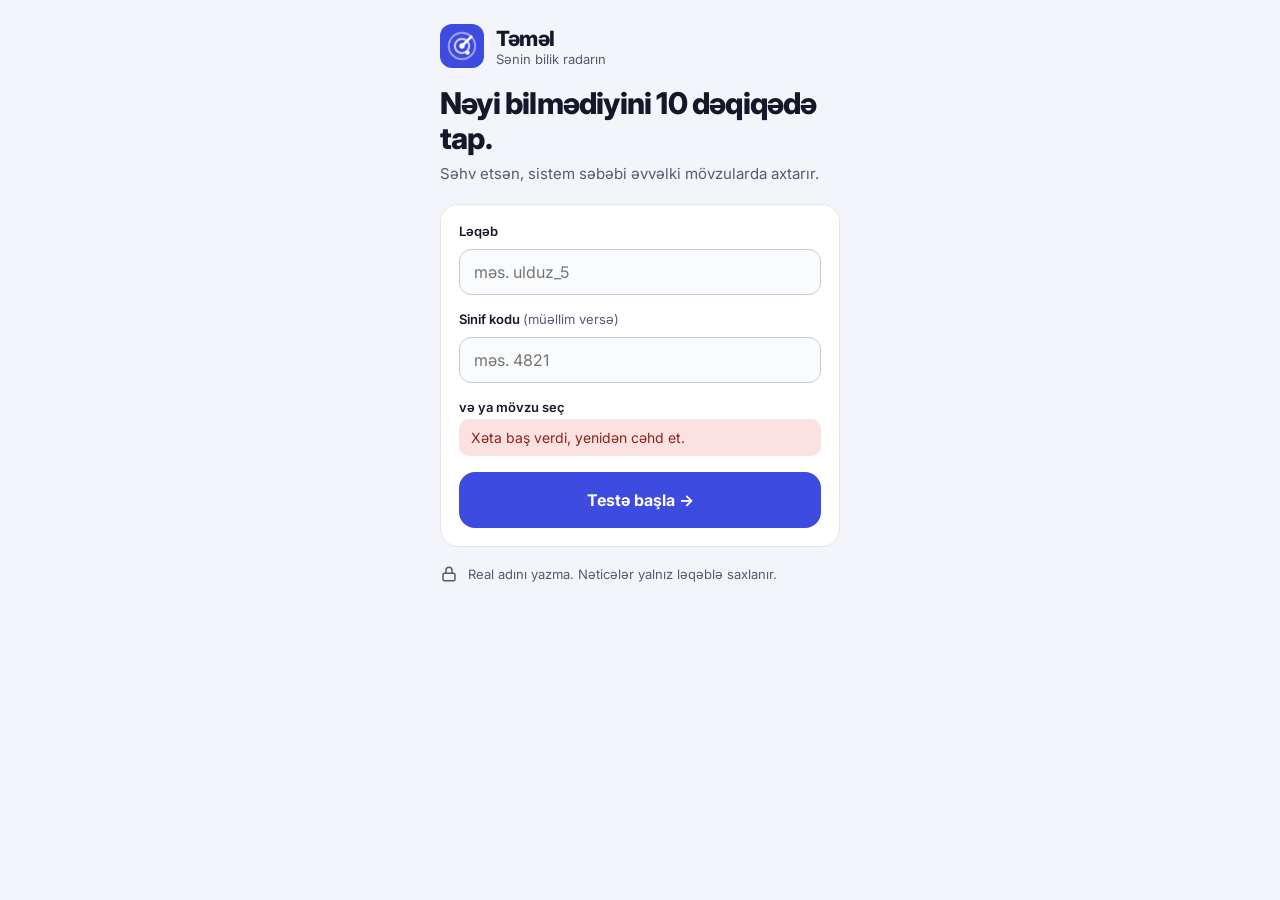
==== backend/app/static/index.html @ 714049e5 "AI sexsi izah: RAG (pgvector), sagirdin oz sehvleri, menbe sehifesi" ====
<!doctype html>
<html lang="az">
<head>
  <meta charset="utf-8">
  <meta name="viewport" content="width=device-width, initial-scale=1">
  <title>Təməl — Sənin bilik radarın</title>
  <link rel="preconnect" href="https://fonts.googleapis.com">
  <link rel="stylesheet" href="https://fonts.googleapis.com/css2?family=Inter:wght@400;500;600;700;800&display=swap">
  <link rel="stylesheet" href="style.css">
</head>
<body>
<main class="phone">

  <!-- 1. Giris -->
  <section id="screen-start" class="screen">
    <header class="brand">
      <svg class="logo" viewBox="0 0 40 40" aria-hidden="true"><rect width="40" height="40" rx="11" fill="#3D4BE0"/><circle cx="20" cy="20" r="12" fill="none" stroke="#fff" stroke-opacity=".45" stroke-width="2"/><circle cx="20" cy="20" r="6.5" fill="none" stroke="#fff" stroke-opacity=".7" stroke-width="2"/><path d="M20 20L28.5 11.5" stroke="#fff" stroke-width="2.4" stroke-linecap="round"/><circle cx="20" cy="20" r="2.4" fill="#fff"/><circle cx="25" cy="26" r="2" fill="#fff"/></svg>
      <div>
        <div class="brand-name">Təməl</div>
        <div class="brand-tag">Sənin bilik radarın</div>
      </div>
    </header>

    <div class="hero">
      <h1>Nəyi bilmədiyini 10 dəqiqədə tap.</h1>
      <p class="muted">Səhv etsən, sistem səbəbi əvvəlki mövzularda axtarır.</p>
    </div>

    <form id="start-form" class="card stack" novalidate>
      <label class="field">
        <span>Ləqəb</span>
        <input id="nickname" type="text" maxlength="20" autocomplete="off" placeholder="məs. ulduz_5" required>
      </label>

      <label class="field">
        <span>Sinif kodu <em class="muted">(müəllim versə)</em></span>
        <input id="join-code" type="text" inputmode="numeric" maxlength="6" autocomplete="off" placeholder="məs. 4821">
      </label>

      <fieldset class="field" id="chapter-field">
        <legend>və ya mövzu seç</legend>
        <div id="chapter-list" class="choice-list"><p class="muted">Yüklənir...</p></div>
      </fieldset>

      <p id="start-error" class="error" hidden></p>
      <button id="start-btn" class="btn primary" type="submit">Testə başla →</button>
    </form>

    <p class="privacy">
      <svg viewBox="0 0 24 24" aria-hidden="true"><rect x="4" y="11" width="16" height="10" rx="2"/><path d="M8 11V7a4 4 0 0 1 8 0v4"/></svg>
      Real adını yazma. Nəticələr yalnız ləqəblə saxlanır.
    </p>
  </section>

  <!-- 2. Test -->
  <section id="screen-test" class="screen" hidden>
    <div class="topbar">
      <button class="link" id="quit-btn" type="button">← Çıx</button>
      <span id="q-counter" class="counter"></span>
    </div>
    <div class="progress"><div id="q-progress"></div></div>
    <div class="tags"><span id="q-concept" class="tag accent"></span></div>

    <div class="card question">
      <div id="q-text" class="q-text"></div>
    </div>

    <div id="q-options" class="options"></div>

    <div id="q-feedback" class="feedback" hidden></div>
    <div class="spacer"></div>
    <button id="next-btn" class="btn primary" type="button" hidden>Davam et →</button>
    <div id="wait-btn" class="btn disabled">Cavab seç</div>
  </section>

  <!-- 3. Bilik xeritesi -->
  <section id="screen-map" class="screen" hidden>
    <div class="hero small">
      <h1>Sənin bilik xəritən</h1>
      <p id="map-summary" class="muted"></p>
    </div>
    <div id="map-roots"></div>
    <div id="explain" class="explain" hidden></div>
    <h2 class="section-title">Mövzular</h2>
    <div id="map-list" class="concept-list"></div>
    <div class="legend">
      <span><i class="dot root"></i>Kök səbəb</span>
      <span><i class="dot weak"></i>Zəif</span>
      <span><i class="dot known"></i>Bilirsən</span>
      <span><i class="dot unknown"></i>Yoxlanmadı</span>
    </div>
    <div class="spacer"></div>
    <button id="plan-btn" class="btn primary" type="button">3 günlük planıma bax →</button>
  </section>

  <!-- 4. Plan -->
  <section id="screen-plan" class="screen" hidden>
    <div class="topbar">
      <button class="link" id="back-map-btn" type="button">← Xəritə</button>
      <span id="plan-done" class="counter"></span>
    </div>
    <div class="hero small">
      <h1>3 günlük plan</h1>
      <p id="plan-goal" class="muted"></p>
    </div>
    <div id="plan-days" class="stack"></div>
    <div class="spacer"></div>
    <button id="restart-btn" class="btn secondary" type="button">Yeni test başla</button>
  </section>

</main>
<script src="app.js"></script>
</body>
</html>
---- backend/app/static/style.css ----
:root {
  --bg: #F4F5FA;
  --card: #FFFFFF;
  --ink: #15172B;
  --muted: #555A70;
  --line: #E2E4EE;
  --line-strong: #C9CCDA;
  --accent: #3D4BE0;
  --accent-ink: #2A35B8;
  --accent-soft: #E8EAFD;
  --good: #0F5C3E;
  --good-soft: #DDF3E9;
  --warn: #6B4500;
  --warn-soft: #FCEFD6;
  --bad: #8E231D;
  --bad-line: #C0362F;
  --bad-soft: #FBE1DF;
}

* { box-sizing: border-box; }
html, body { margin: 0; background: var(--bg); color: var(--ink); font-family: Inter, system-ui, sans-serif; }
body { min-height: 100vh; display: flex; justify-content: center; }
[hidden] { display: none !important; }

.phone { width: 100%; max-width: 440px; min-height: 100vh; padding: 24px 20px; }
.screen { min-height: calc(100vh - 48px); display: flex; flex-direction: column; gap: 18px; }
.spacer { flex: 1; }
.stack { display: flex; flex-direction: column; gap: 16px; }
.muted { color: var(--muted); }

.brand { display: flex; align-items: center; gap: 12px; }
.logo { width: 44px; height: 44px; flex-shrink: 0; }
.brand-name { font-size: 21px; font-weight: 800; letter-spacing: -0.4px; }
.brand-tag { font-size: 13px; color: var(--muted); }

.hero h1 { margin: 0 0 8px; font-size: 30px; line-height: 1.15; font-weight: 800; letter-spacing: -0.8px; }
.hero.small h1 { font-size: 26px; }
.hero p { margin: 0; font-size: 15px; line-height: 1.5; }

.card { background: var(--card); border: 1px solid var(--line); border-radius: 18px; padding: 18px; }

.field { display: flex; flex-direction: column; gap: 6px; border: 0; margin: 0; padding: 0; }
.field > span, .field legend { font-size: 13px; font-weight: 600; padding: 0; margin-bottom: 4px; }
.field em { font-style: normal; font-weight: 400; }
input[type=text] {
  height: 46px; border: 1px solid var(--line-strong); border-radius: 12px; padding: 0 14px;
  font: inherit; font-size: 16px; color: var(--ink); background: #FAFBFD;
}
input[type=text]:focus { outline: 2px solid var(--accent); outline-offset: 1px; border-color: var(--accent); }

.choice-list { display: flex; flex-direction: column; gap: 8px; }
.choice {
  display: flex; align-items: center; justify-content: space-between; gap: 12px; min-height: 60px;
  padding: 10px 14px; border-radius: 14px; border: 1px solid var(--line-strong); background: var(--card);
  font: inherit; text-align: left; cursor: pointer; color: var(--ink);
}
.choice.selected { background: var(--accent-soft); border: 2px solid var(--accent); }
.choice .title { font-size: 15px; font-weight: 600; display: block; }
.choice .sub { font-size: 13px; color: var(--muted); display: block; margin-top: 2px; }
.radio { width: 20px; height: 20px; border-radius: 50%; border: 2px solid #9EA2B5; flex-shrink: 0; }
.choice.selected .radio { border: 6px solid var(--accent); }

.btn {
  display: flex; align-items: center; justify-content: center; height: 56px; border-radius: 16px; border: 0;
  font: inherit; font-size: 16px; font-weight: 700; cursor: pointer; text-decoration: none; width: 100%;
}
.btn.primary { background: var(--accent); color: #fff; }
.btn.primary:disabled { opacity: .6; cursor: wait; }
.btn.secondary { background: var(--card); color: var(--ink); border: 1px solid var(--line-strong); height: 50px; }
.btn.disabled { background: var(--line); color: var(--muted); font-size: 15px; font-weight: 600; cursor: default; }
.link { background: none; border: 0; font: inherit; font-size: 14px; font-weight: 600; color: var(--muted); min-height: 44px; cursor: pointer; padding: 0; }

.error { margin: 0; padding: 10px 12px; border-radius: 10px; background: var(--bad-soft); color: var(--bad); font-size: 14px; }
.privacy { display: flex; gap: 10px; font-size: 13px; line-height: 1.45; color: var(--muted); margin: 0; }
.privacy svg { width: 18px; height: 18px; flex-shrink: 0; fill: none; stroke: var(--muted); stroke-width: 2; }

/* test */
.topbar { display: flex; align-items: center; justify-content: space-between; }
.counter { font-size: 14px; font-weight: 600; }
.progress { height: 8px; border-radius: 4px; background: var(--line); overflow: hidden; }
.progress > div { height: 100%; background: var(--accent); border-radius: 4px; transition: width .3s; }
.tags { display: flex; gap: 8px; flex-wrap: wrap; }
.tag { font-size: 12px; font-weight: 600; padding: 6px 10px; border-radius: 999px; }
.tag.accent { background: var(--accent-soft); color: var(--accent-ink); }

.question { padding: 22px 18px; }
.q-text { font-size: 20px; line-height: 1.6; font-weight: 600; }
.options { display: grid; grid-template-columns: repeat(2, minmax(0, 1fr)); gap: 10px; }
.option {
  display: flex; align-items: center; gap: 12px; min-height: 84px; padding: 12px 16px; border-radius: 16px;
  border: 1px solid var(--line-strong); background: var(--card); font: inherit; cursor: pointer; color: var(--ink);
  font-size: 22px; font-weight: 700; text-align: left;
}
.option .letter { font-size: 13px; font-weight: 600; color: var(--muted); }
.option:disabled { cursor: default; }
.option.picked { background: var(--accent-soft); border: 2px solid var(--accent); }
.option.right { background: var(--good-soft); border: 2px solid #3FA57A; }
.option.wrong { background: var(--warn-soft); border: 2px solid #D9A441; }

.feedback { display: flex; flex-direction: column; gap: 4px; padding: 14px 16px; border-radius: 14px; font-size: 14px; line-height: 1.45; }
.feedback b { font-size: 13px; }
.feedback.ok { background: var(--good-soft); color: var(--good); }
.feedback.no { background: var(--warn-soft); color: var(--warn); }

/* kesrler */
.frac { display: inline-flex; flex-direction: column; align-items: center; vertical-align: middle; line-height: 1.05; margin: 0 2px; font-size: .9em; }
.frac > span:first-child { border-bottom: 2px solid currentColor; padding: 0 3px 1px; }
.frac > span:last-child { padding: 1px 3px 0; }
.mixed { display: inline-flex; align-items: center; gap: 2px; }

/* xerite */
.root-card { background: var(--bad-soft); border: 2px solid var(--bad-line); border-radius: 18px; padding: 16px 18px; display: flex; flex-direction: column; gap: 8px; margin-bottom: 10px; }
.root-card .label { font-size: 12px; font-weight: 700; letter-spacing: .6px; text-transform: uppercase; color: var(--bad); }
.root-card .name { font-size: 20px; font-weight: 800; letter-spacing: -.3px; }
.root-card p { margin: 0; font-size: 14px; line-height: 1.5; color: #3A1210; }
.good-card { background: var(--good-soft); border: 2px solid #3FA57A; border-radius: 18px; padding: 16px 18px; }
.good-card .name { font-size: 18px; font-weight: 800; color: var(--good); }
.good-card p { margin: 6px 0 0; font-size: 14px; color: var(--good); }
.section-title { font-size: 15px; font-weight: 700; margin: 4px 0 0; }
.concept-list { display: flex; flex-direction: column; gap: 8px; }
.concept { display: flex; align-items: center; justify-content: space-between; gap: 12px; padding: 12px 14px; border-radius: 14px; background: var(--card); border: 1px solid var(--line); }
.concept .c-name { font-size: 15px; font-weight: 600; }
.concept .c-sub { font-size: 12px; color: var(--muted); margin-top: 2px; }
.pill { flex-shrink: 0; font-size: 12px; font-weight: 700; padding: 5px 10px; border-radius: 999px; }
.pill.root { background: var(--bad-soft); color: var(--bad); }
.pill.weak { background: var(--warn-soft); color: var(--warn); }
.pill.known { background: var(--good-soft); color: var(--good); }
.pill.unknown { background: var(--line); color: var(--muted); }
.concept.root { border: 2px solid var(--bad-line); }
.legend { display: flex; flex-wrap: wrap; gap: 12px; font-size: 12px; color: var(--muted); }
.legend span { display: inline-flex; align-items: center; gap: 6px; }
.dot { width: 10px; height: 10px; border-radius: 50%; display: inline-block; }
.dot.root { background: var(--bad-line); } .dot.weak { background: #D9A441; } .dot.known { background: #3FA57A; } .dot.unknown { background: #9EA2B5; }

/* plan */
.day { background: var(--card); border: 1px solid var(--line); border-radius: 16px; padding: 12px 14px; display: flex; flex-direction: column; gap: 4px; }
.day.today { border: 2px solid var(--accent); }
.day-head { display: flex; justify-content: space-between; align-items: center; font-size: 15px; font-weight: 700; }
.day-head .tag { background: var(--accent); color: #fff; }
.task { display: flex; align-items: center; gap: 12px; min-height: 44px; font-size: 14px; cursor: pointer; }
.task input { width: 20px; height: 20px; margin: 0; accent-color: var(--accent); flex-shrink: 0; }
.task.done span { color: var(--muted); text-decoration: line-through; }

/* AI izahi */
.explain { background: var(--card); border: 1px solid var(--line); border-radius: 18px; padding: 16px 18px; display: flex; flex-direction: column; gap: 10px; }
.explain .ai { font-size: 12px; font-weight: 700; letter-spacing: .5px; text-transform: uppercase; color: var(--accent-ink); }
.explain h3 { margin: 0; font-size: 17px; line-height: 1.35; }
.explain p { margin: 0; font-size: 14px; line-height: 1.55; }
.explain .box { background: var(--bg); border-radius: 12px; padding: 10px 12px; font-size: 14px; line-height: 1.55; white-space: pre-line; }
.explain .box b { display: block; font-size: 12px; color: var(--muted); margin-bottom: 2px; }
.explain .tip { background: var(--accent-soft); color: #1E268F; border-radius: 12px; padding: 10px 12px; font-size: 14px; font-weight: 600; }
.explain .src { font-size: 12px; color: var(--muted); }
.skeleton { height: 12px; border-radius: 6px; background: linear-gradient(90deg, var(--line) 25%, #EDEFF5 50%, var(--line) 75%); background-size: 200% 100%; animation: shine 1.2s infinite; }
@keyframes shine { to { background-position: -200% 0; } }
.explain .retry { align-self: flex-start; background: none; border: 1px solid var(--line-strong); border-radius: 10px; padding: 8px 12px; font: inherit; font-size: 13px; font-weight: 600; cursor: pointer; }
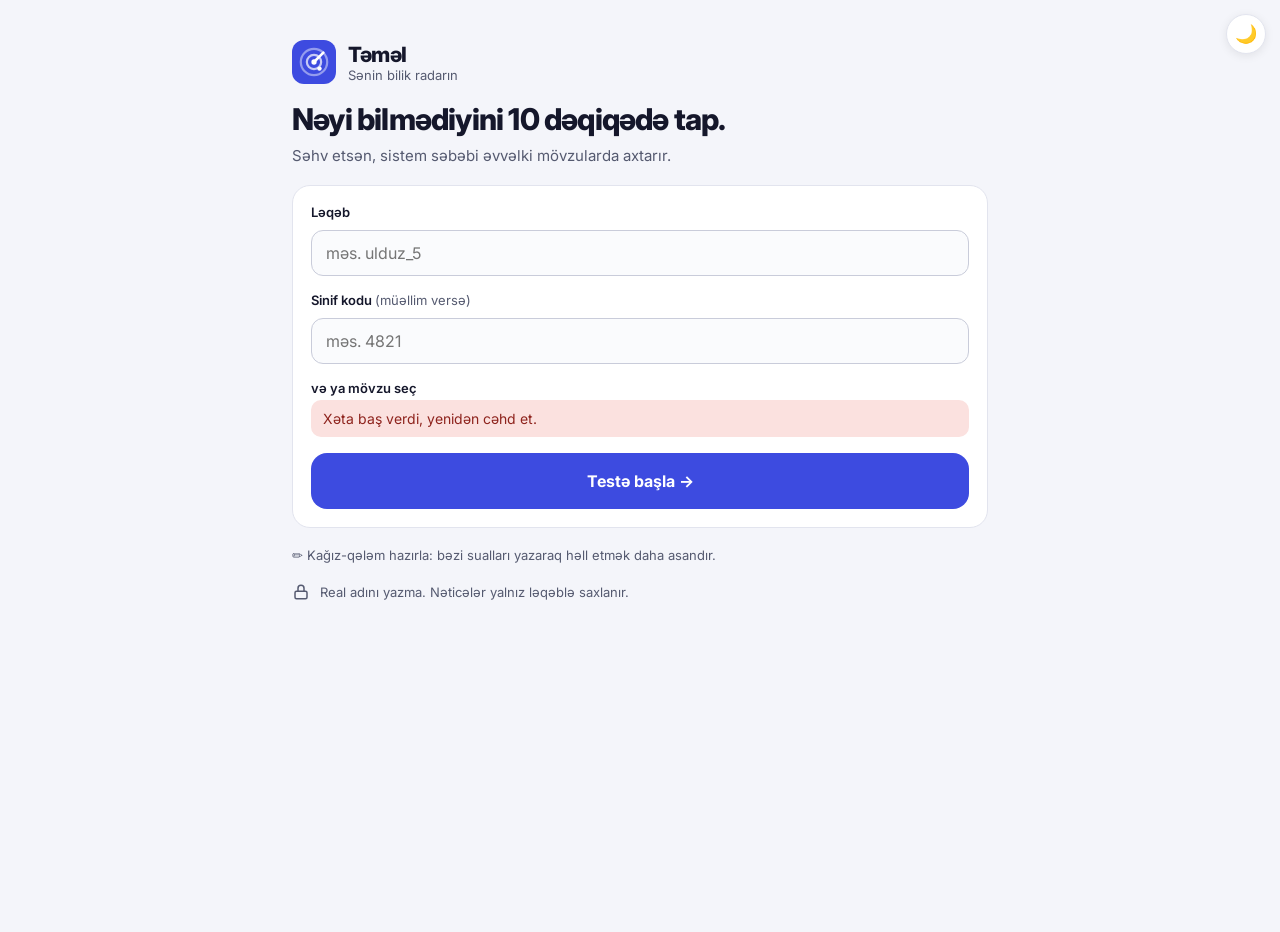
==== commit 24bce204: "Ag/qaranliq tema (sagird, muellim, admin), admin yeni dizayn, sifre yenileme, butun neticeler" ====
--- a/backend/app/static/index.html
+++ b/backend/app/static/index.html
@@ -7,8 +7,19 @@
   <link rel="preconnect" href="https://fonts.googleapis.com">
   <link rel="stylesheet" href="https://fonts.googleapis.com/css2?family=Inter:wght@400;500;600;700;800&display=swap">
   <link rel="stylesheet" href="style.css">
+  <script src="theme.js"></script>
+  <!-- PWA: telefona tetbiq kimi qurasdirmaq ucun -->
+  <link rel="manifest" href="manifest.json">
+  <meta name="theme-color" content="#3D4BE0">
+  <link rel="icon" type="image/png" sizes="192x192" href="icons/icon-192.png">
+  <link rel="apple-touch-icon" href="icons/apple-touch-icon.png">
+  <meta name="apple-mobile-web-app-capable" content="yes">
+  <meta name="mobile-web-app-capable" content="yes">
+  <meta name="apple-mobile-web-app-title" content="Təməl">
+  <meta name="apple-mobile-web-app-status-bar-style" content="default">
 </head>
 <body>
+<button class="theme-btn floating" type="button" aria-label="Tema"></button>
 <main class="phone">
 
   <!-- 1. Giris -->
@@ -35,6 +46,7 @@
       <label class="field">
         <span>Sinif kodu <em class="muted">(müəllim versə)</em></span>
         <input id="join-code" type="text" inputmode="numeric" maxlength="6" autocomplete="off" placeholder="məs. 4821">
+        <span id="code-info" class="code-info" hidden></span>
       </label>
 
       <fieldset class="field" id="chapter-field">
@@ -46,10 +58,15 @@
       <button id="start-btn" class="btn primary" type="submit">Testə başla →</button>
     </form>
 
+    <p class="paper-tip">✏️ Kağız-qələm hazırla: bəzi sualları yazaraq həll etmək daha asandır.</p>
+
     <p class="privacy">
       <svg viewBox="0 0 24 24" aria-hidden="true"><rect x="4" y="11" width="16" height="10" rx="2"/><path d="M8 11V7a4 4 0 0 1 8 0v4"/></svg>
       Real adını yazma. Nəticələr yalnız ləqəblə saxlanır.
     </p>
+
+    <button id="install-btn" class="btn install" type="button" hidden>📲 Telefona quraşdır</button>
+    <p id="ios-hint" class="install-hint" hidden>📲 Tətbiq kimi quraşdırmaq üçün: <b>Paylaş</b> düyməsi → <b>Ana ekrana əlavə et</b></p>
   </section>
 
   <!-- 2. Test -->
@@ -81,12 +98,21 @@
     </div>
     <div id="map-roots"></div>
     <div id="explain" class="explain" hidden></div>
+    <form id="ask-form" class="ask" hidden>
+      <label for="ask-input"><b>Sualın var?</b> <span class="muted" id="ask-topic"></span></label>
+      <div class="ask-row">
+        <input id="ask-input" type="text" maxlength="300" autocomplete="off" placeholder="məs. ƏKOB-u necə tez tapım?">
+        <button class="btn primary small" type="submit">Soruş</button>
+      </div>
+      <div id="ask-answers" class="stack"></div>
+    </form>
     <h2 class="section-title">Mövzular</h2>
     <div id="map-list" class="concept-list"></div>
     <div class="legend">
       <span><i class="dot root"></i>Kök səbəb</span>
       <span><i class="dot weak"></i>Zəif</span>
       <span><i class="dot known"></i>Bilirsən</span>
+      <span><i class="dot implied"></i>Yəqin bilirsən</span>
       <span><i class="dot unknown"></i>Yoxlanmadı</span>
     </div>
     <div class="spacer"></div>
--- a/backend/app/static/style.css
+++ b/backend/app/static/style.css
@@ -15,6 +15,7 @@
   --bad: #8E231D;
   --bad-line: #C0362F;
   --bad-soft: #FBE1DF;
+  --input: #FAFBFD; --bad-ink: #3A1210; --tip-ink: #1E268F; --shine: #EDEFF5;
 }
 
 * { box-sizing: border-box; }
@@ -44,7 +45,7 @@
 .field em { font-style: normal; font-weight: 400; }
 input[type=text] {
   height: 46px; border: 1px solid var(--line-strong); border-radius: 12px; padding: 0 14px;
-  font: inherit; font-size: 16px; color: var(--ink); background: #FAFBFD;
+  font: inherit; font-size: 16px; color: var(--ink); background: var(--input);
 }
 input[type=text]:focus { outline: 2px solid var(--accent); outline-offset: 1px; border-color: var(--accent); }
 
@@ -112,7 +113,7 @@
 .root-card { background: var(--bad-soft); border: 2px solid var(--bad-line); border-radius: 18px; padding: 16px 18px; display: flex; flex-direction: column; gap: 8px; margin-bottom: 10px; }
 .root-card .label { font-size: 12px; font-weight: 700; letter-spacing: .6px; text-transform: uppercase; color: var(--bad); }
 .root-card .name { font-size: 20px; font-weight: 800; letter-spacing: -.3px; }
-.root-card p { margin: 0; font-size: 14px; line-height: 1.5; color: #3A1210; }
+.root-card p { margin: 0; font-size: 14px; line-height: 1.5; color: var(--bad-ink); }
 .good-card { background: var(--good-soft); border: 2px solid #3FA57A; border-radius: 18px; padding: 16px 18px; }
 .good-card .name { font-size: 18px; font-weight: 800; color: var(--good); }
 .good-card p { margin: 6px 0 0; font-size: 14px; color: var(--good); }
@@ -148,8 +149,63 @@
 .explain p { margin: 0; font-size: 14px; line-height: 1.55; }
 .explain .box { background: var(--bg); border-radius: 12px; padding: 10px 12px; font-size: 14px; line-height: 1.55; white-space: pre-line; }
 .explain .box b { display: block; font-size: 12px; color: var(--muted); margin-bottom: 2px; }
-.explain .tip { background: var(--accent-soft); color: #1E268F; border-radius: 12px; padding: 10px 12px; font-size: 14px; font-weight: 600; }
+.explain .tip { background: var(--accent-soft); color: var(--tip-ink); border-radius: 12px; padding: 10px 12px; font-size: 14px; font-weight: 600; }
 .explain .src { font-size: 12px; color: var(--muted); }
-.skeleton { height: 12px; border-radius: 6px; background: linear-gradient(90deg, var(--line) 25%, #EDEFF5 50%, var(--line) 75%); background-size: 200% 100%; animation: shine 1.2s infinite; }
+.skeleton { height: 12px; border-radius: 6px; background: linear-gradient(90deg, var(--line) 25%, var(--shine) 50%, var(--line) 75%); background-size: 200% 100%; animation: shine 1.2s infinite; }
 @keyframes shine { to { background-position: -200% 0; } }
 .explain .retry { align-self: flex-start; background: none; border: 1px solid var(--line-strong); border-radius: 10px; padding: 8px 12px; font: inherit; font-size: 13px; font-weight: 600; cursor: pointer; }
+
+/* sual qutusu */
+.ask { background: var(--card); border: 1px solid var(--line); border-radius: 18px; padding: 14px 16px; display: flex; flex-direction: column; gap: 10px; }
+.ask label { font-size: 14px; }
+.ask-row { display: flex; gap: 8px; }
+.ask-row input { flex: 1; min-width: 0; }
+.btn.small { height: 46px; width: auto; padding: 0 16px; font-size: 15px; border-radius: 12px; }
+.qa { border-radius: 12px; padding: 10px 12px; font-size: 14px; line-height: 1.5; }
+.qa.q { background: var(--bg); font-weight: 600; }
+.qa.a { background: var(--accent-soft); color: var(--tip-ink); }
+.qa.blocked { background: var(--warn-soft); color: var(--warn); }
+.qa small { display: block; margin-top: 4px; color: var(--muted); font-weight: 400; }
+/* yoxlanmayib, cetin suala duz cavabdan netice cixarilib */
+.pill.implied { background: var(--good-soft); color: var(--good); opacity: .6; }
+.dot.implied { background: #3FA57A; opacity: .45; }
+.map-more { font-size: 13px; margin: 4px 2px 0; }
+
+/* PWA qurasdirma */
+.btn.install { background: var(--card, #fff); color: var(--accent, #3D4BE0); border: 2px solid var(--accent, #3D4BE0); }
+.install-hint { font-size: 13px; line-height: 1.45; color: var(--muted); text-align: center; margin: 0; }
+
+/* sesli izah */
+.listen { align-self: flex-start; display: inline-flex; align-items: center; gap: 6px; min-height: 40px; padding: 0 16px;
+  border-radius: 999px; border: 1.5px solid var(--accent); background: var(--accent-soft, #E8EAFD); color: var(--accent-ink, #2A35B8);
+  font: inherit; font-size: 14px; font-weight: 700; cursor: pointer; margin: 4px 0 8px; }
+.listen:disabled { opacity: .7; cursor: wait; }
+.listen-err { display: block; font-size: 12px; color: var(--bad, #A8302A); margin-bottom: 6px; }
+
+/* kompüterde ekran dar gorunmesin */
+@media (min-width: 900px) {
+  .phone { max-width: 760px; padding: 40px 32px; }
+}
+/* kagiz-qelem ipucu */
+.paper-tip { font-size: 13px; line-height: 1.45; color: var(--muted); margin: 0; display: flex; gap: 8px; }
+
+/* sinif kodu tesdiqi */
+.code-info { display: block; margin-top: 6px; font-size: 13px; font-weight: 600; }
+.code-info.ok { color: var(--good, #0F5C3E); }
+.code-info.bad { color: var(--bad, #A8302A); }
+
+/* qaranliq tema */
+:root[data-theme="dark"] {
+  --bg: #11121A; --card: #1A1C27; --ink: #E9EAF2; --muted: #9A9EB5; --line: #2C2F42; --line-strong: #3A3E55;
+  --accent: #6E7BFF; --accent-ink: #B4BBFF; --accent-soft: rgba(110,123,255,.16);
+  --good: #7FD3AE; --good-soft: rgba(63,165,122,.18); --warn: #F0C674; --warn-soft: rgba(217,164,65,.16);
+  --bad: #FF9A92; --bad-line: #E0574F; --bad-soft: rgba(224,87,79,.16);
+  --input: #141621; --bad-ink: #FFD1CC; --tip-ink: #C9CEFF; --shine: #2A2D40;
+  --c-unknown: #3A3E55;
+  color-scheme: dark;
+}
+/* tema duymesi */
+.theme-btn { width: 40px; height: 40px; border-radius: 50%; border: 1px solid var(--line); background: var(--card);
+  font-size: 18px; cursor: pointer; display: inline-flex; align-items: center; justify-content: center; padding: 0; }
+.theme-btn:hover { border-color: var(--accent); }
+.theme-btn.floating { position: fixed; top: 14px; right: 14px; z-index: 50; box-shadow: 0 2px 10px rgba(0,0,0,.08); }
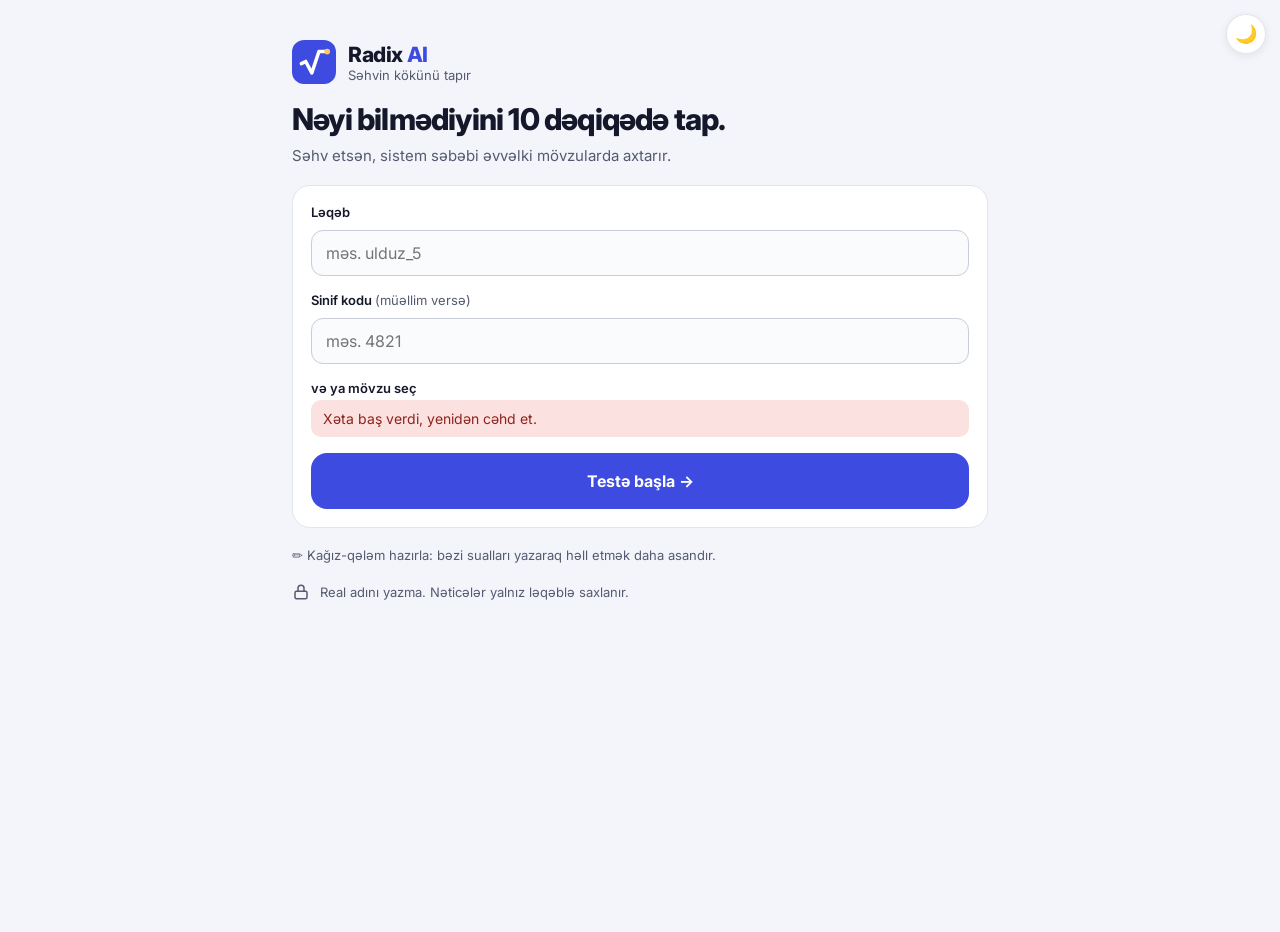
==== commit bc204eea: "Ad deyisdi: Temel -> Radix AI, yeni loqo" ====
--- a/backend/app/static/index.html
+++ b/backend/app/static/index.html
@@ -3,7 +3,7 @@
 <head>
   <meta charset="utf-8">
   <meta name="viewport" content="width=device-width, initial-scale=1">
-  <title>Təməl — Sənin bilik radarın</title>
+  <title>Radix AI — Səhvin kökünü tapır</title>
   <link rel="preconnect" href="https://fonts.googleapis.com">
   <link rel="stylesheet" href="https://fonts.googleapis.com/css2?family=Inter:wght@400;500;600;700;800&display=swap">
   <link rel="stylesheet" href="style.css">
@@ -15,7 +15,7 @@
   <link rel="apple-touch-icon" href="icons/apple-touch-icon.png">
   <meta name="apple-mobile-web-app-capable" content="yes">
   <meta name="mobile-web-app-capable" content="yes">
-  <meta name="apple-mobile-web-app-title" content="Təməl">
+  <meta name="apple-mobile-web-app-title" content="Radix AI">
   <meta name="apple-mobile-web-app-status-bar-style" content="default">
 </head>
 <body>
@@ -25,10 +25,10 @@
   <!-- 1. Giris -->
   <section id="screen-start" class="screen">
     <header class="brand">
-      <svg class="logo" viewBox="0 0 40 40" aria-hidden="true"><rect width="40" height="40" rx="11" fill="#3D4BE0"/><circle cx="20" cy="20" r="12" fill="none" stroke="#fff" stroke-opacity=".45" stroke-width="2"/><circle cx="20" cy="20" r="6.5" fill="none" stroke="#fff" stroke-opacity=".7" stroke-width="2"/><path d="M20 20L28.5 11.5" stroke="#fff" stroke-width="2.4" stroke-linecap="round"/><circle cx="20" cy="20" r="2.4" fill="#fff"/><circle cx="25" cy="26" r="2" fill="#fff"/></svg>
+      <svg class="logo" viewBox="0 0 40 40" aria-hidden="true"><rect width="40" height="40" rx="11" fill="#3D4BE0"/><path d="M8.5 21.5 L12.5 19.5 L18 30 L24.5 10.5 L32 10.5" fill="none" stroke="#fff" stroke-width="3.2" stroke-linecap="round" stroke-linejoin="round"/><circle cx="32" cy="10.5" r="2.6" fill="#FFC857"/></svg>
       <div>
-        <div class="brand-name">Təməl</div>
-        <div class="brand-tag">Sənin bilik radarın</div>
+        <div class="brand-name">Radix <span class="ai">AI</span></div>
+        <div class="brand-tag">Səhvin kökünü tapır</div>
       </div>
     </header>
 
@@ -130,6 +130,8 @@
       <p id="plan-goal" class="muted"></p>
     </div>
     <div id="plan-days" class="stack"></div>
+    <a id="tg-btn" class="btn telegram" href="#" target="_blank" rel="noopener" hidden>📲 Telegram-da xatırlat</a>
+    <p id="tg-hint" class="muted small-note" hidden>Telegram-da <b>Start</b> bas — planın hər gün ora gələcək.</p>
     <div class="spacer"></div>
     <button id="restart-btn" class="btn secondary" type="button">Yeni test başla</button>
   </section>
--- a/backend/app/static/style.css
+++ b/backend/app/static/style.css
@@ -66,6 +66,8 @@
   font: inherit; font-size: 16px; font-weight: 700; cursor: pointer; text-decoration: none; width: 100%;
 }
 .btn.primary { background: var(--accent); color: #fff; }
+.btn.telegram { background: #229ED9; color: #fff; margin-top: 14px; }
+.small-note { font-size: 14px; text-align: center; margin: 8px 0 0; }
 .btn.primary:disabled { opacity: .6; cursor: wait; }
 .btn.secondary { background: var(--card); color: var(--ink); border: 1px solid var(--line-strong); height: 50px; }
 .btn.disabled { background: var(--line); color: var(--muted); font-size: 15px; font-weight: 600; cursor: default; }
@@ -209,3 +211,5 @@
   font-size: 18px; cursor: pointer; display: inline-flex; align-items: center; justify-content: center; padding: 0; }
 .theme-btn:hover { border-color: var(--accent); }
 .theme-btn.floating { position: fixed; top: 14px; right: 14px; z-index: 50; box-shadow: 0 2px 10px rgba(0,0,0,.08); }
+
+.brand-name .ai { color: var(--accent); }
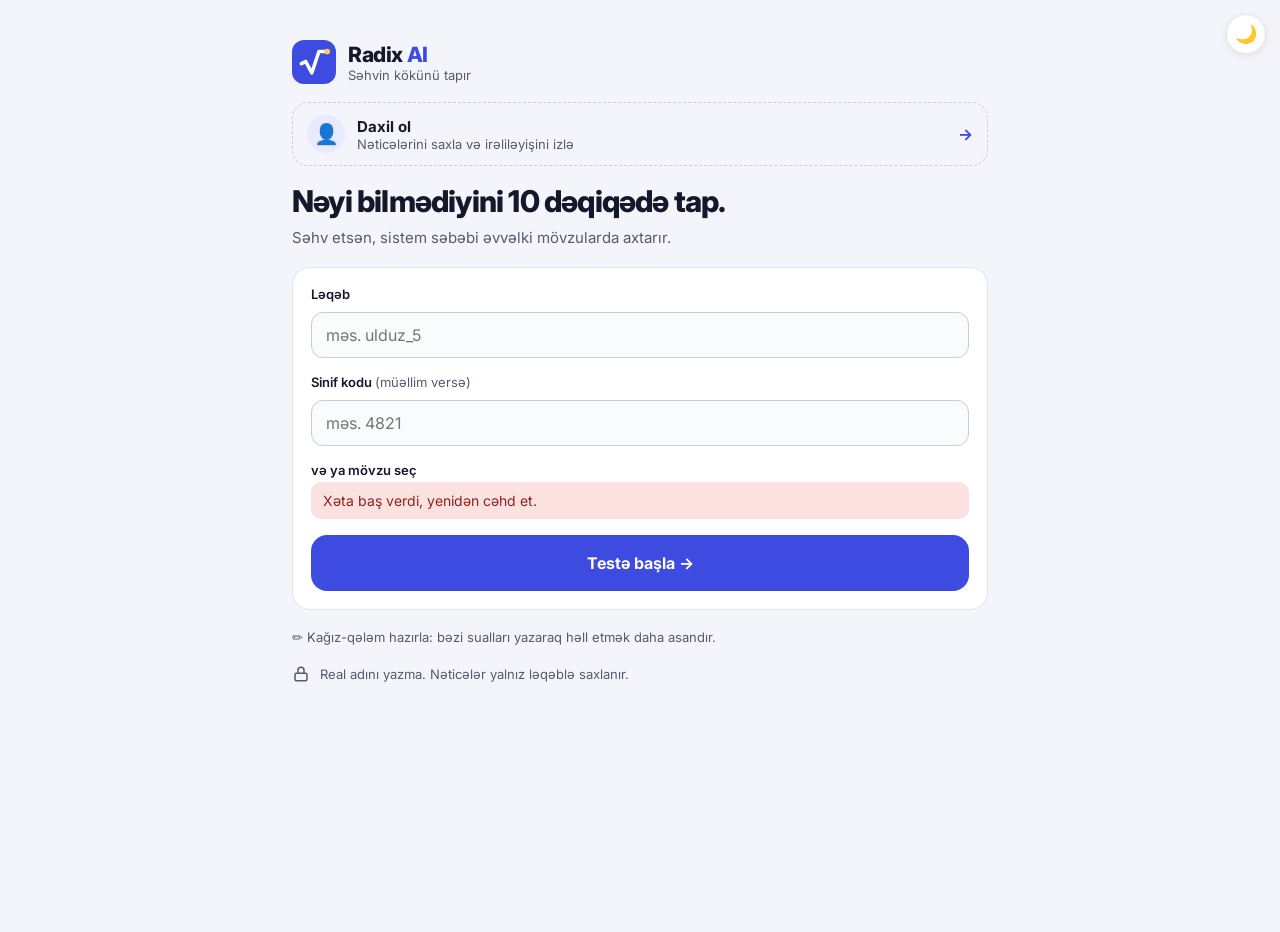
==== commit ec6d19b6: "Radix AI: sagird hesabi, menim sehifem, boslugu bagla mesqi, konfeti" ====
--- a/backend/app/static/index.html
+++ b/backend/app/static/index.html
@@ -32,16 +32,29 @@
       </div>
     </header>
 
+    <!-- hesab zolagi: girissiz / girisli -->
+    <button id="acct-guest" class="acct" type="button">
+      <span class="acct-ico">👤</span>
+      <span class="acct-txt"><b>Daxil ol</b><small>Nəticələrini saxla və irəliləyişini izlə</small></span>
+      <span class="acct-go">→</span>
+    </button>
+    <button id="acct-user" class="acct user" type="button" hidden>
+      <span id="acct-avatar" class="avatar">A</span>
+      <span class="acct-txt"><b id="acct-hello">Salam!</b><small id="acct-sub">Mənim səhifəm</small></span>
+      <span class="acct-go">→</span>
+    </button>
+
     <div class="hero">
       <h1>Nəyi bilmədiyini 10 dəqiqədə tap.</h1>
       <p class="muted">Səhv etsən, sistem səbəbi əvvəlki mövzularda axtarır.</p>
     </div>
 
     <form id="start-form" class="card stack" novalidate>
-      <label class="field">
+      <label class="field" id="nickname-field">
         <span>Ləqəb</span>
         <input id="nickname" type="text" maxlength="20" autocomplete="off" placeholder="məs. ulduz_5" required>
       </label>
+
 
       <label class="field">
         <span>Sinif kodu <em class="muted">(müəllim versə)</em></span>
@@ -92,6 +105,9 @@
 
   <!-- 3. Bilik xeritesi -->
   <section id="screen-map" class="screen" hidden>
+    <div class="topbar" id="map-topbar" hidden>
+      <button class="link" id="back-history-btn" type="button">← Mənim səhifəm</button>
+    </div>
     <div class="hero small">
       <h1>Sənin bilik xəritən</h1>
       <p id="map-summary" class="muted"></p>
@@ -136,6 +152,72 @@
     <button id="restart-btn" class="btn secondary" type="button">Yeni test başla</button>
   </section>
 
+  <!-- 4b. Boslugu bagla: mesq -->
+  <section id="screen-practice" class="screen" hidden>
+    <div class="topbar">
+      <button class="link" id="pr-quit" type="button">← Xəritə</button>
+      <span id="pr-counter" class="counter"></span>
+    </div>
+    <div class="progress"><div id="pr-progress"></div></div>
+    <div id="pr-body" class="stack">
+      <div class="tags"><span id="pr-concept" class="tag accent"></span><span class="tag">💪 Məşq</span></div>
+      <div class="card question"><div id="pr-text" class="q-text"></div></div>
+      <div id="pr-options" class="options"></div>
+      <div id="pr-feedback" class="feedback" hidden></div>
+    </div>
+    <div id="pr-result" class="pr-result" hidden></div>
+    <div class="spacer"></div>
+    <button id="pr-next" class="btn primary" type="button" hidden>Davam et →</button>
+  </section>
+
+  <!-- 5. Sagird girisi -->
+  <section id="screen-login" class="screen" hidden>
+    <div class="topbar">
+      <button class="link" id="login-back" type="button">← Geri</button>
+    </div>
+    <div class="login-head">
+      <svg class="logo big" viewBox="0 0 40 40" aria-hidden="true"><rect width="40" height="40" rx="11" fill="#3D4BE0"/><path d="M8.5 21.5 L12.5 19.5 L18 30 L24.5 10.5 L32 10.5" fill="none" stroke="#fff" stroke-width="3.2" stroke-linecap="round" stroke-linejoin="round"/><circle cx="32" cy="10.5" r="2.6" fill="#FFC857"/></svg>
+      <h1>Şagird girişi</h1>
+      <p class="muted">İlk dəfədirsə, yazdığın ləqəb və PIN sənin hesabın olacaq.</p>
+    </div>
+    <form id="login-form" class="card stack" novalidate>
+      <label class="field">
+        <span>Ləqəb</span>
+        <input id="l-nickname" type="text" maxlength="20" autocomplete="username" placeholder="məs. ulduz_5">
+      </label>
+      <label class="field">
+        <span>PIN <em class="muted">(4 rəqəm)</em></span>
+        <input id="l-pin" type="password" inputmode="numeric" maxlength="4" autocomplete="current-password" placeholder="••••">
+      </label>
+      <p id="login-error" class="error" hidden></p>
+      <button id="login-submit" class="btn primary" type="submit">Daxil ol</button>
+    </form>
+    <p class="privacy">🔒 Real adını yazma. PIN-i heç kimə demə: müəllim də onu görə bilmir.</p>
+  </section>
+
+  <!-- 6. Menim sehifem -->
+  <section id="screen-me" class="screen" hidden>
+    <div class="topbar">
+      <button class="link" id="me-back" type="button">← Ana səhifə</button>
+      <button class="link" id="logout-btn" type="button">Çıxış</button>
+    </div>
+    <div class="me-head">
+      <span id="me-avatar" class="avatar big">A</span>
+      <div>
+        <h1 id="me-name">amina</h1>
+        <p class="muted">Mənim səhifəm</p>
+      </div>
+    </div>
+    <div class="me-stats">
+      <div class="mstat"><b id="ms-tests">0</b><span>test</span></div>
+      <div class="mstat good"><b id="ms-closed">0</b><span>boşluq bağlandı</span></div>
+      <div class="mstat wide"><b id="ms-last">—</b><span>son kök səbəb</span></div>
+    </div>
+    <button id="me-new" class="btn primary" type="button">+ Yeni test</button>
+    <h2 class="me-title">Testlərim</h2>
+    <div id="me-list" class="stack"></div>
+  </section>
+
 </main>
 <script src="app.js"></script>
 </body>
--- a/backend/app/static/style.css
+++ b/backend/app/static/style.css
@@ -43,11 +43,11 @@
 .field { display: flex; flex-direction: column; gap: 6px; border: 0; margin: 0; padding: 0; }
 .field > span, .field legend { font-size: 13px; font-weight: 600; padding: 0; margin-bottom: 4px; }
 .field em { font-style: normal; font-weight: 400; }
-input[type=text] {
+input[type=text], input[type=password] {
   height: 46px; border: 1px solid var(--line-strong); border-radius: 12px; padding: 0 14px;
   font: inherit; font-size: 16px; color: var(--ink); background: var(--input);
 }
-input[type=text]:focus { outline: 2px solid var(--accent); outline-offset: 1px; border-color: var(--accent); }
+input[type=text]:focus, input[type=password]:focus { outline: 2px solid var(--accent); outline-offset: 1px; border-color: var(--accent); }
 
 .choice-list { display: flex; flex-direction: column; gap: 8px; }
 .choice {
@@ -213,3 +213,62 @@
 .theme-btn.floating { position: fixed; top: 14px; right: 14px; z-index: 50; box-shadow: 0 2px 10px rgba(0,0,0,.08); }
 
 .brand-name .ai { color: var(--accent); }
+
+/* sagird hesabi */
+.acct { display: flex; align-items: center; gap: 12px; width: 100%; padding: 12px 14px; border-radius: 16px; border: 1px dashed var(--line-strong); background: transparent; color: var(--ink); font: inherit; text-align: left; cursor: pointer; }
+.acct.user { border: 1px solid var(--line); border-style: solid; background: var(--card); }
+.acct:hover { border-color: var(--accent); }
+.acct-ico { font-size: 20px; width: 38px; height: 38px; display: grid; place-items: center; border-radius: 50%; background: var(--accent-soft); }
+.acct-txt { display: flex; flex-direction: column; flex: 1; min-width: 0; }
+.acct-txt b { font-size: 15px; }
+.acct-txt small { font-size: 13px; color: var(--muted); }
+.acct-go { color: var(--accent); font-weight: 700; }
+.avatar { width: 38px; height: 38px; flex: none; display: grid; place-items: center; border-radius: 50%; background: var(--accent); color: #fff; font-weight: 800; font-size: 16px; }
+.avatar.big { width: 60px; height: 60px; font-size: 26px; }
+.login-head { display: flex; flex-direction: column; align-items: center; text-align: center; gap: 8px; margin: 8px 0 4px; }
+.login-head h1 { margin: 6px 0 0; font-size: 26px; font-weight: 800; letter-spacing: -0.6px; }
+.login-head p { margin: 0; font-size: 15px; max-width: 320px; }
+.logo.big { width: 64px; height: 64px; }
+.me-head { display: flex; align-items: center; gap: 14px; }
+.me-head h1 { margin: 0; font-size: 26px; font-weight: 800; letter-spacing: -0.6px; }
+.me-head p { margin: 2px 0 0; font-size: 14px; }
+.me-stats { display: grid; grid-template-columns: 1fr 1fr; gap: 10px; }
+.mstat { background: var(--card); border: 1px solid var(--line); border-radius: 16px; padding: 14px; display: flex; flex-direction: column; gap: 2px; }
+.mstat b { font-size: 26px; font-weight: 800; letter-spacing: -0.5px; }
+.mstat span { font-size: 13px; color: var(--muted); }
+.mstat.good b { color: var(--good); }
+.mstat.wide { grid-column: 1 / -1; }
+.mstat.wide b { font-size: 17px; }
+.me-title { margin: 6px 0 0; font-size: 17px; font-weight: 800; }
+.me-empty { text-align: center; color: var(--muted); padding: 28px 12px; border: 1px dashed var(--line-strong); border-radius: 16px; line-height: 1.6; }
+.hitem { display: flex; flex-direction: column; gap: 6px; width: 100%; text-align: left; font: inherit; color: var(--ink); cursor: pointer;
+  background: var(--card); border: 1px solid var(--line); border-left: 5px solid var(--bad); border-radius: 14px; padding: 12px 14px; }
+.hitem.ok { border-left-color: var(--good); }
+.hitem.wip { border-left-color: var(--line-strong); }
+.hitem:hover { border-color: var(--accent); }
+.hrow { display: flex; justify-content: space-between; align-items: center; gap: 8px; }
+.hmeta { font-size: 13px; color: var(--muted); }
+.hscore { font-size: 13px; font-weight: 700; padding: 2px 8px; border-radius: 999px; background: var(--accent-soft); color: var(--accent-ink); }
+.htitle { font-size: 16px; }
+.htitle .muted { font-weight: 500; font-size: 14px; }
+.hchip { display: inline-block; font-size: 13px; font-weight: 600; padding: 4px 10px; border-radius: 999px; background: var(--bad-soft); color: var(--bad-ink, var(--bad)); margin: 2px 4px 0 0; }
+.hchip.ok { background: var(--good-soft); color: var(--good); }
+.hprog { margin: 0; font-size: 14px; color: var(--muted); }
+.hprog.ok { color: var(--good); font-weight: 600; }
+
+/* boslugu bagla */
+.btn.practice { height: 48px; margin-top: 4px; background: var(--bad); color: #fff; font-size: 15px; }
+.btn.practice:hover { filter: brightness(1.08); }
+.closed-card { display: flex; flex-direction: column; gap: 6px; margin-bottom: 10px; }
+.closed-card .label { font-size: 12px; font-weight: 700; letter-spacing: .6px; text-transform: uppercase; color: var(--good); }
+.concept.closed { border-color: #3FA57A; background: var(--good-soft); }
+.pill.closed { background: var(--good); color: #fff; }
+.pr-result { display: flex; flex-direction: column; align-items: center; text-align: center; gap: 12px; padding: 24px 8px; }
+.pr-result h2 { margin: 0; font-size: 28px; font-weight: 800; letter-spacing: -.6px; }
+.pr-result p { margin: 0; font-size: 16px; line-height: 1.5; color: var(--muted); }
+.pr-emoji { font-size: 64px; animation: pop .5s ease-out; }
+@keyframes pop { 0% { transform: scale(.3); } 70% { transform: scale(1.15); } 100% { transform: scale(1); } }
+.confetti { position: fixed; top: -12px; width: 9px; height: 14px; border-radius: 2px; z-index: 100; pointer-events: none; animation: fall linear forwards; }
+@keyframes fall { to { top: 105vh; transform: rotate(720deg) translateX(40px); } }
+.hfix { align-self: flex-start; margin-top: 4px; padding: 9px 14px; border-radius: 12px; background: var(--bad); color: #fff; font-size: 14px; font-weight: 700; cursor: pointer; }
+.hfix:hover { filter: brightness(1.08); }
